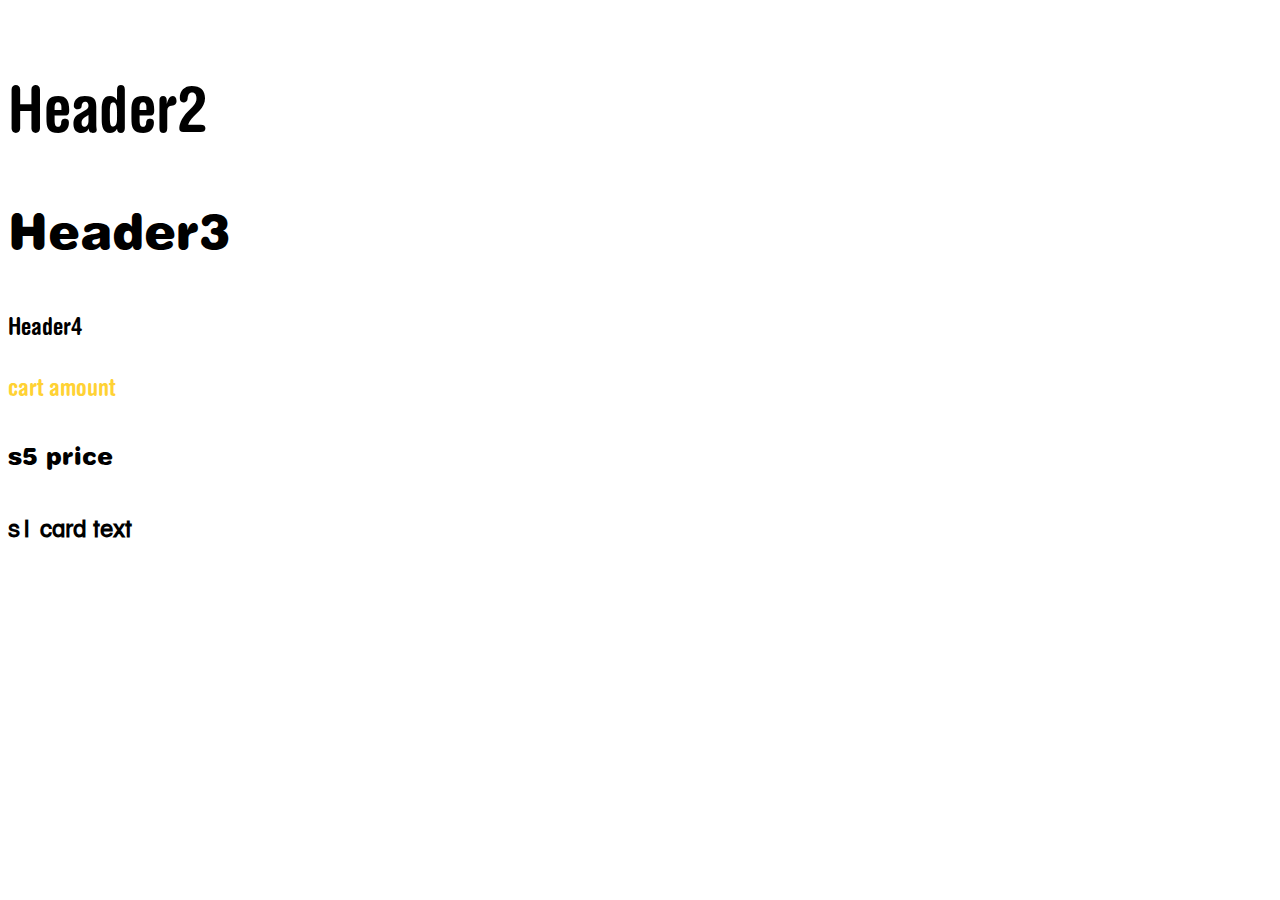
==== csstest.html @ 9df84721 "added the font folder, csstest.html and stylesheet work" ====
<!DOCTYPE html>
<html lang="en">
	<head>
		<meta charset="UTF-8" />
		<meta http-equiv="X-UA-Compatible" content="IE=edge" />
		<meta name="viewport" content="width=device-width, initial-scale=1.0" />
		<link rel="stylesheet" href="stylesheet.css" />
		<title>CSS testing</title>
	</head>
	<body>
		<img id="chessboardFrame" src="" />
		<div>
			<header></header>
			<main>
				<section>
					<h2>Header2</h2>
					<h3>Header3</h3>
					<h4>Header4</h4>
					<h4 class="--text-colored">cart amount</h4>
					<h5>s5 price</h5>
					<h5 class="card-text">s1 card text</h5>
				</section>
				<section></section>
				<section></section>
				<section></section>
				<section></section>
				<section></section>
				<section></section>
			</main>
			<footer></footer>
		</div>
	</body>
</html>
---- stylesheet.css ----
/* ==================================
 * FONTS
 * ================================== */
 @font-face {
    font-family: "Helvetica Rounded LT Std Blk"; /*font name*/
    src: url("fonts/HelveticaRoundedLTStd-Black.otf"); /*URL to font*/
}
@font-face {
    font-family: "Helvetica Rounded LT Std BdCn"; /*font name*/
    src: url("fonts/HelveticaRoundedLTStd-BdCn.otf"); /*URL to font*/
}
@font-face {
    font-family: "Helvetica Rounded LT Roman"; /*font name*/
    src: url("fonts/Helvetica\ Textbook\ LT\ Roman.ttf"); /*URL to font*/
}
/* ==================================
 * VARIABLES
 * ================================== */
:root{
    /* font-families */
    --font-family-black: "Helvetica Rounded LT Std Blk";
    --font-family-condensed: "Helvetica Rounded LT Std BdCn";
    --font-family-roman: "Helvetica Rounded LT Roman";
    /* font-szes */
    --font-size-xlarge: clamp(32px,5vw,64px);
    --font-size-large: clamp(32px,3.75vw,64px);
    --font-size-standard: clamp(20px,5vw,24px);
    --font-size-small: clamp(16px,5vw,24px);
    /* colors */
    --color-text: #000;
    --color-bg: #FFD234;
}
/* ==================================
 * HEADERS
 * ================================== */

/* s2 heading and text
 * s3 navigation items
 * s4 header
 * s5 header */
h2{
    font-family: var(--font-family-condensed);
    font-size: var(--font-size-xlarge);
    color: var(--color-text);
}
/* s3 card text
 * s4 artist names */
h3{
    font-family: var(--font-family-black);
    font-size: var(--font-size-large);
    color: var(--color-text);
}
/* s1 card date
 * s3 card date
 * s5 title
 * footer */
h4{
    font-family: var(--font-family-condensed);
    font-size: var(--font-size-small);
    color: var(--color-text);
}
/* nav-bar cart amount of items, used with h4 
*/
.--text-colored{
    color: var(--color-bg);
}
/* s1 card heading
 * s5 price */
h5{
    font-family: var(--font-family-black);
    font-size: var(--font-size-small);
    color: var(--color-text);
}
/* s1 card text */
.card-text{
    font-family: var(--font-family-roman);
    font-size: var(--font-size-standard);
    color: var(--color-text);
}
/* ==================================
 * CLASSES
 * ================================== */
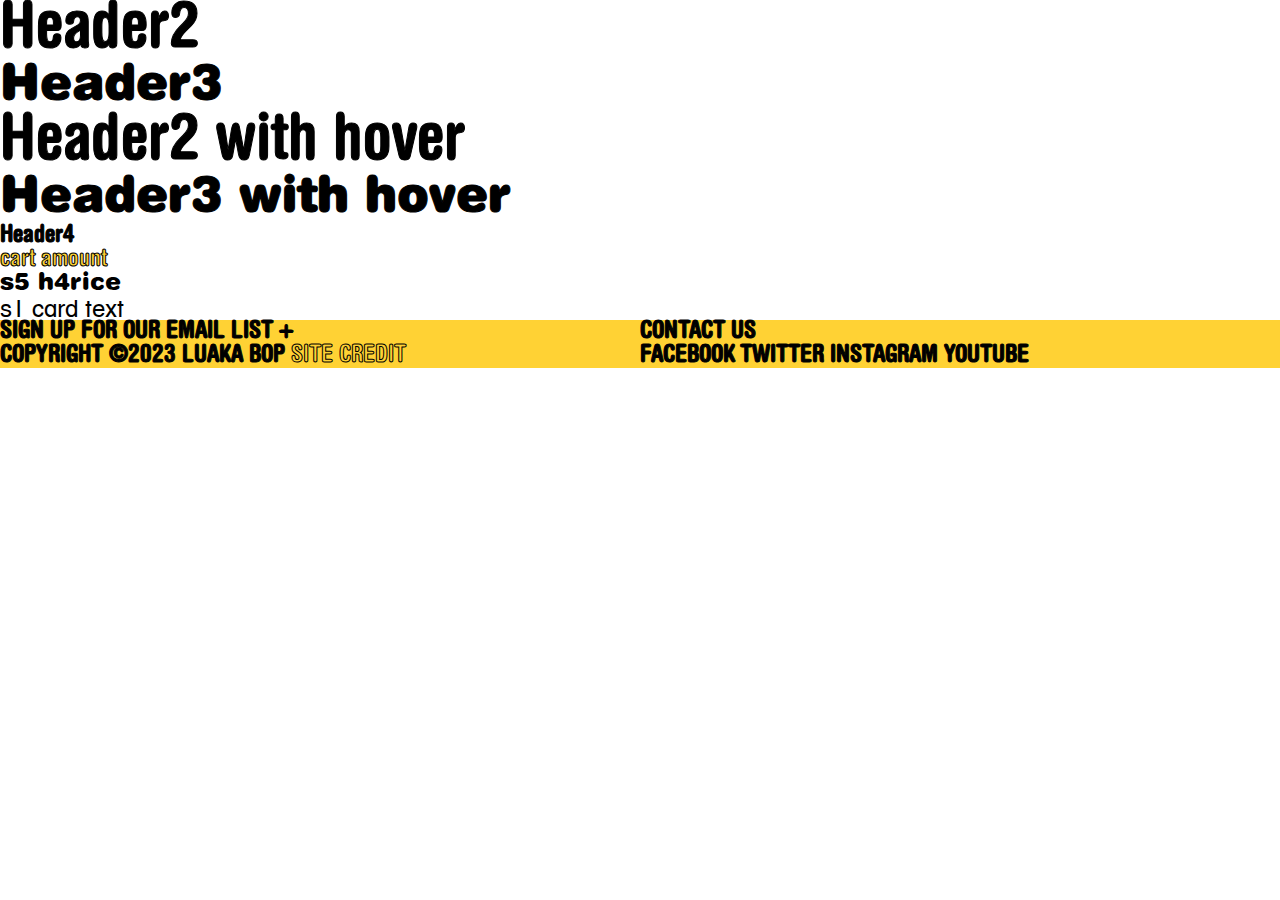
==== commit 66bc9feb: "made some footer structure in csstest.html and css for text hover and footer flexbox in mora.css, al" ====
--- a/csstest.html
+++ b/csstest.html
@@ -1,10 +1,11 @@
-<!DOCTYPE html>
+<!DOCTYh4E html>
 <html lang="en">
 	<head>
 		<meta charset="UTF-8" />
-		<meta http-equiv="X-UA-Compatible" content="IE=edge" />
-		<meta name="viewport" content="width=device-width, initial-scale=1.0" />
-		<link rel="stylesheet" href="stylesheet.css" />
+		<meta htth4-equiv="X-UA-Comh4atible" content="IE=edge" />
+		<meta name="viewh4ort" content="width=device-width, initial-scale=1.0" />
+		<link rel="stylesheet" href="reset.css" />
+		<link rel="stylesheet" href="mora.css" />
 		<title>CSS testing</title>
 	</head>
 	<body>
@@ -15,9 +16,11 @@
 				<section>
 					<h2>Header2</h2>
 					<h3>Header3</h3>
+					<h2 class="--hover-outline">Header2 with hover</h2>
+					<h3 class="--hover-outline">Header3 with hover</h3>
 					<h4>Header4</h4>
 					<h4 class="--text-colored">cart amount</h4>
-					<h5>s5 price</h5>
+					<h5>s5 h4rice</h5>
 					<h5 class="card-text">s1 card text</h5>
 				</section>
 				<section></section>
@@ -27,7 +30,26 @@
 				<section></section>
 				<section></section>
 			</main>
-			<footer></footer>
+			<footer>
+				<div class="footer-div">
+					<h4 class="--hover-outline">
+						<a href="#">SIGN UP FOR OUR EMAIL LIST +</a>
+					</h4>
+					<h4>
+						COPYRIGHT ©2023 LUAKA BOP
+						<a class="--outline" href="#">SITE CREDIT</a>
+					</h4>
+				</div>
+				<div class="footer-div">
+					<h4 class="--hover-outline">CONTACT US</h4>
+					<h4>
+						<a href="#" class="--hover-outline">FACEBOOK</a>
+						<a href="#" class="--hover-outline">TWITTER</a>
+						<a href="#" class="--hover-outline">INSTAGRAM</a>
+						<a href="#" class="--hover-outline">YOUTUBE</a>
+					</h4>
+				</div>
+			</footer>
 		</div>
 	</body>
 </html>
--- a/mora.css
+++ b/mora.css
@@ -0,0 +1,114 @@
+/* ==================================
+ * FONTS
+ * ================================== */
+ @font-face {
+    font-family: "Helvetica Rounded LT Std Blk"; /*font name*/
+    src: url("fonts/HelveticaRoundedLTStd-Black.otf"); /*URL to font*/
+}
+@font-face {
+    font-family: "Helvetica Rounded LT Std BdCn"; /*font name*/
+    src: url("fonts/HelveticaRoundedLTStd-BdCn.otf"); /*URL to font*/
+}
+@font-face {
+    font-family: "Helvetica Rounded LT Roman"; /*font name*/
+    src: url("fonts/Helvetica\ Textbook\ LT\ Roman.ttf"); /*URL to font*/
+}
+/* ==================================
+ * VARIABLES
+ * ================================== */
+:root{
+    /* font-families */
+    --font-family-black: "Helvetica Rounded LT Std Blk";
+    --font-family-condensed: "Helvetica Rounded LT Std BdCn";
+    --font-family-roman: "Helvetica Rounded LT Roman";
+    /* font-szes */
+    --font-size-xlarge: clamp(32px,5vw,64px);
+    --font-size-large: clamp(32px,3.75vw,64px);
+    --font-size-standard: clamp(20px,5vw,24px);
+    --font-size-small: clamp(16px,5vw,24px);
+    /* colors */
+    --color-text: #000;
+    --color-bg: #FFD234;
+}
+/* ==================================
+ * FONT DEFINING SELECTORS
+ * ================================== */
+
+/* s2 heading and text
+ * s3 navigation items
+ * s4 header
+ * s5 header */
+h2{
+    font-family: var(--font-family-condensed);
+    font-size: var(--font-size-xlarge);
+    color: var(--color-text);
+    -webkit-text-stroke: 1px var(--color-text);
+    transition: color .5s ease-in-out,-webkit-text-stroke .5s ease-in-out;
+}
+/* s3 card text
+ * s4 artist names */
+h3{
+    font-family: var(--font-family-black);
+    font-size: var(--font-size-large);
+    color: var(--color-text);
+    -webkit-text-stroke: 1px var(--color-text);
+    transition: color .5s ease-in-out,-webkit-text-stroke .5s ease-in-out;
+}
+/* s1 card date
+ * s3 card date
+ * s5 title
+ * footer */
+h4{
+    font-family: var(--font-family-condensed);
+    font-size: var(--font-size-small);
+    color: var(--color-text);
+    -webkit-text-stroke: 1px var(--color-text);
+    transition: color .5s ease-in-out,-webkit-text-stroke .5s ease-in-out;
+}
+/* s1 card heading
+ * s5 price */
+h5{
+    font-family: var(--font-family-black);
+    font-size: var(--font-size-small);
+    color: var(--color-text);
+}
+/* s1 card text */
+.card-text{
+    font-family: var(--font-family-roman);
+    font-size: var(--font-size-standard);
+    color: var(--color-text);
+}
+/* ==================================
+ * text modifier classes
+ * ================================== */
+/* nav-bar cart amount of items, used with h4 */
+.--text-colored{
+    color: var(--color-bg);
+}
+/* this one is used everywhere where we want the text to turn to just outline on hover */
+.--hover-outline:hover{
+    color:transparent;
+    transition: color .5s ease-in-out,-webkit-text-stroke .5s ease-in-out;
+}
+/* this one is for text that is by default just the outline*/
+.--outline{
+    color:transparent;
+    -webkit-text-stroke: 1px var(--color-text);
+    transition: color .5s ease-in-out,-webkit-text-stroke .5s ease-in-out;
+}
+/* this is to make that text black again on hover*/
+.--outline:hover{
+    color:var(--color-text);
+    transition: color .5s ease-in-out,-webkit-text-stroke .5s ease-in-out;
+}
+/* ==================================
+ * SECTIONS
+ * ================================== */
+/* footer */
+footer{
+    background-color: var(--color-bg);
+    display:flex;
+}
+.footer-div{
+    width: 50%;
+}
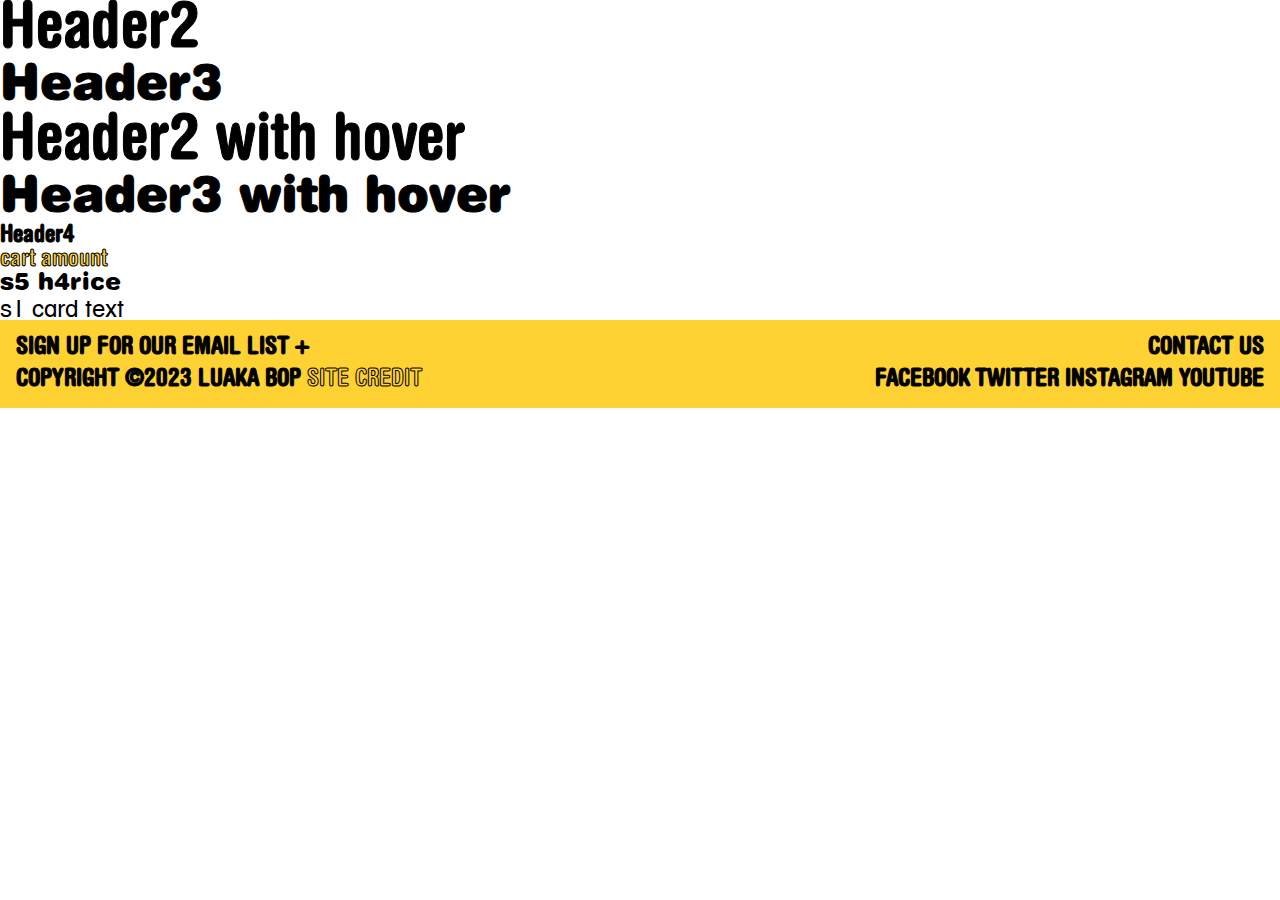
==== commit e0d6b817: "finished footer, added images for section 5" ====
--- a/csstest.html
+++ b/csstest.html
@@ -40,9 +40,9 @@
 						<a class="--outline" href="#">SITE CREDIT</a>
 					</h4>
 				</div>
-				<div class="footer-div">
+				<div class="footer-div --flex-align-right">
 					<h4 class="--hover-outline">CONTACT US</h4>
-					<h4>
+					<h4 class="--align-text-right">
 						<a href="#" class="--hover-outline">FACEBOOK</a>
 						<a href="#" class="--hover-outline">TWITTER</a>
 						<a href="#" class="--hover-outline">INSTAGRAM</a>
--- a/mora.css
+++ b/mora.css
@@ -79,7 +79,7 @@
     color: var(--color-text);
 }
 /* ==================================
- * text modifier classes
+ * font modifier classes
  * ================================== */
 /* nav-bar cart amount of items, used with h4 */
 .--text-colored{
@@ -102,13 +102,35 @@
     transition: color .5s ease-in-out,-webkit-text-stroke .5s ease-in-out;
 }
 /* ==================================
+ * makes all text black background with yellow letters on selection
+ * ================================== */
+::-moz-selection { /* Code for Firefox */
+    color: var(--color-bg);
+    background-color: var(--color-text);
+  } 
+::selection {
+    color: var(--color-bg);
+    background-color: var(--color-text);
+  }
+/* ==================================
  * SECTIONS
  * ================================== */
 /* footer */
 footer{
     background-color: var(--color-bg);
     display:flex;
+    justify-content: space-between;
+    gap: 16px;
+    padding: 16px;
 }
 .footer-div{
-    width: 50%;
+    display: flex;
+    flex-direction:column;
+    gap: 8px;
 }
+.--flex-align-right{
+    align-items: end;
+}
+.--align-text-right{
+    text-align: right;
+}
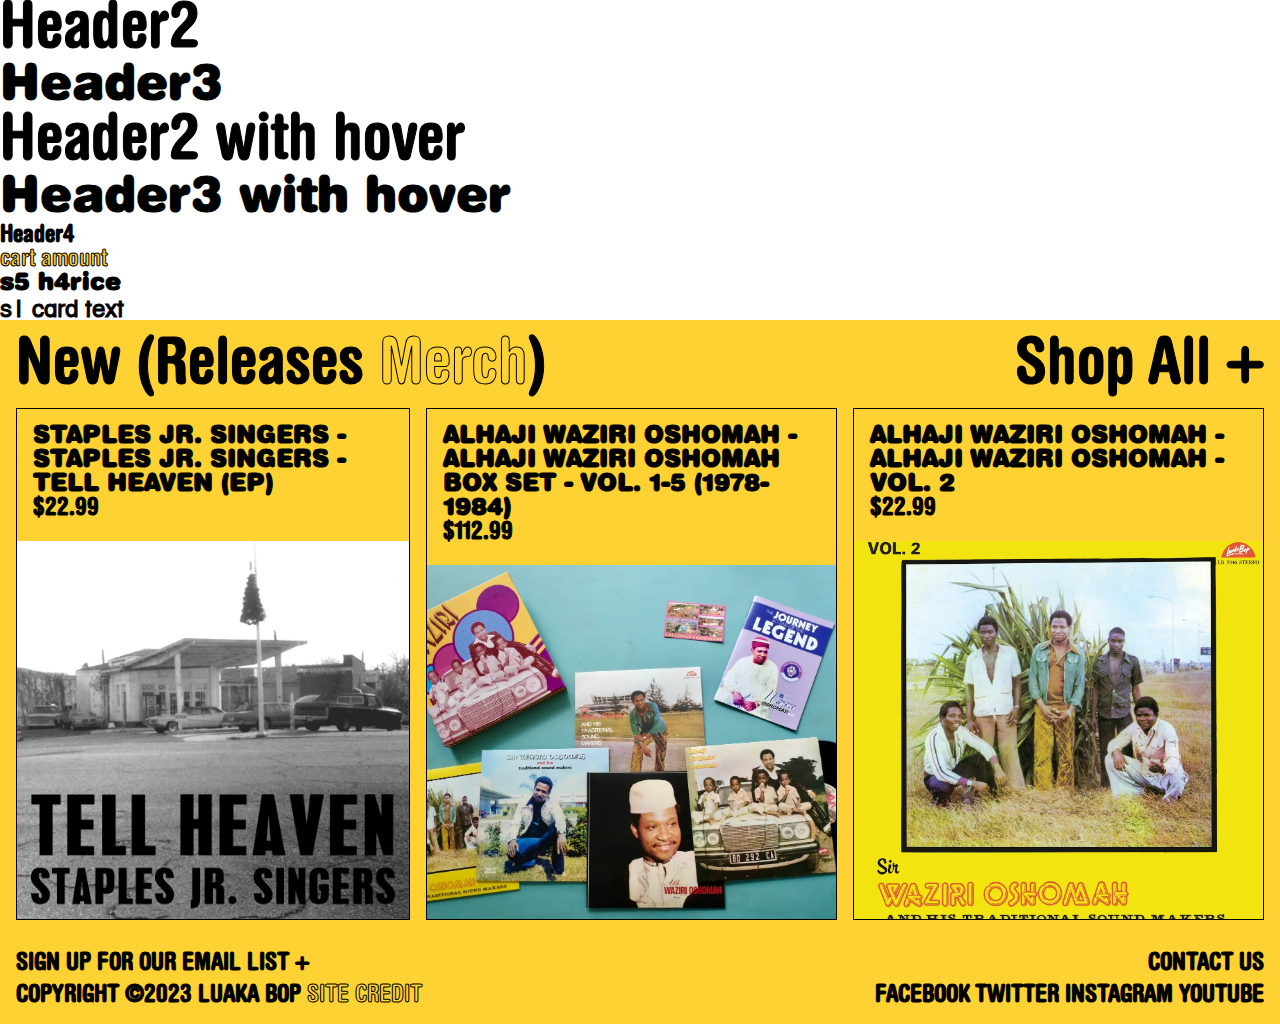
==== commit afd58eea: "finished section 5 in mora.css and csstest.html" ====
--- a/csstest.html
+++ b/csstest.html
@@ -28,7 +28,43 @@
 				<section></section>
 				<section></section>
 				<section></section>
-				<section></section>
+				<section class="s5">
+					<header class="s5__header">
+						<h2>
+							New (<a href="#">Releases</a>
+							<a class="--outline" href="#">Merch</a>)
+						</h2>
+						<h2><a class="--hover-outline" href="#">Shop All +</a></h2>
+					</header>
+					<main class="s5__cards-container">
+						<a href="#" class="s5__card">
+							<div class="s5__card-header">
+								<h5>
+									Staples Jr. Singers - Staples Jr. Singers -Tell Heaven (EP)
+								</h5>
+								<h4>$22.99</h4>
+							</div>
+							<div class="s5__card-image --s5__img1"></div>
+						</a>
+						<a href="#" class="s5__card">
+							<div class="s5__card-header">
+								<h5>
+									Alhaji Waziri Oshomah - Alhaji Waziri Oshomah Box Set - Vol.
+									1-5 (1978-1984)
+								</h5>
+								<h4>$112.99</h4>
+							</div>
+							<div class="s5__card-image --s5__img2"></div>
+						</a>
+						<a href="#" class="s5__card">
+							<div class="s5__card-header">
+								<h5>Alhaji Waziri Oshomah - Alhaji Waziri Oshomah - Vol. 2</h5>
+								<h4>$22.99</h4>
+							</div>
+							<div class="s5__card-image --s5__img3"></div>
+						</a>
+					</main>
+				</section>
 			</main>
 			<footer>
 				<div class="footer-div">
--- a/mora.css
+++ b/mora.css
@@ -34,10 +34,11 @@
  * FONT DEFINING SELECTORS
  * ================================== */
 
-/* s2 heading and text
+/* header navbar items
+ * s2 heading and text
  * s3 navigation items
- * s4 header
- * s5 header */
+ * s4 heading
+ * s5 heading */
 h2{
     font-family: var(--font-family-condensed);
     font-size: var(--font-size-xlarge);
@@ -56,7 +57,7 @@
 }
 /* s1 card date
  * s3 card date
- * s5 title
+ * s5 price 
  * footer */
 h4{
     font-family: var(--font-family-condensed);
@@ -66,11 +67,12 @@
     transition: color .5s ease-in-out,-webkit-text-stroke .5s ease-in-out;
 }
 /* s1 card heading
- * s5 price */
+ * s5 title */
 h5{
     font-family: var(--font-family-black);
     font-size: var(--font-size-small);
     color: var(--color-text);
+    -webkit-text-stroke: 1px var(--color-text);
 }
 /* s1 card text */
 .card-text{
@@ -115,7 +117,61 @@
 /* ==================================
  * SECTIONS
  * ================================== */
-/* footer */
+/* ==================================
+ * section 5
+ * ================================== */
+.s5{
+    padding: 16px;
+    background-color: var(--color-bg);
+}
+.s5__header{
+    display:flex;
+    justify-content: space-between;
+    gap: 16px;
+}
+.s5__cards-container{
+    margin-top: 8px;
+    display:flex;
+    flex-direction: row;
+    gap: 16px;    
+}
+.s5__card{
+    border: solid 1px var(--color-text);
+    height: 40vw;
+    display:flex;
+    flex-direction: column;
+    justify-content: space-between;
+    gap: 4px;
+    flex: 1 1 min-content;
+    transition: background-color .5s ease-in-out,-webkit-text-stroke .5s ease-in-out;
+}
+.s5__card:hover{
+    background-color: #FFF;
+    transition: background-color .5s ease-in-out,-webkit-text-stroke .5s ease-in-out;
+}
+.s5__card-header{
+    padding: 16px;
+    text-transform: uppercase;
+}
+.s5__card-image{
+    background-position: center;
+    background-size: cover;
+    flex-grow: 1;
+}
+/* modifier classes for individual background images for the cards */
+.--s5__img1{
+    background-image: url(images/s5_img2.webp);
+}
+.--s5__img2{
+    background-image: url(images/s5_img3.webp);
+}
+.--s5__img3{
+    background-image: url(images/s5_img1.webp);
+}
+
+/* ==================================
+ * footer
+ * ================================== */
 footer{
     background-color: var(--color-bg);
     display:flex;
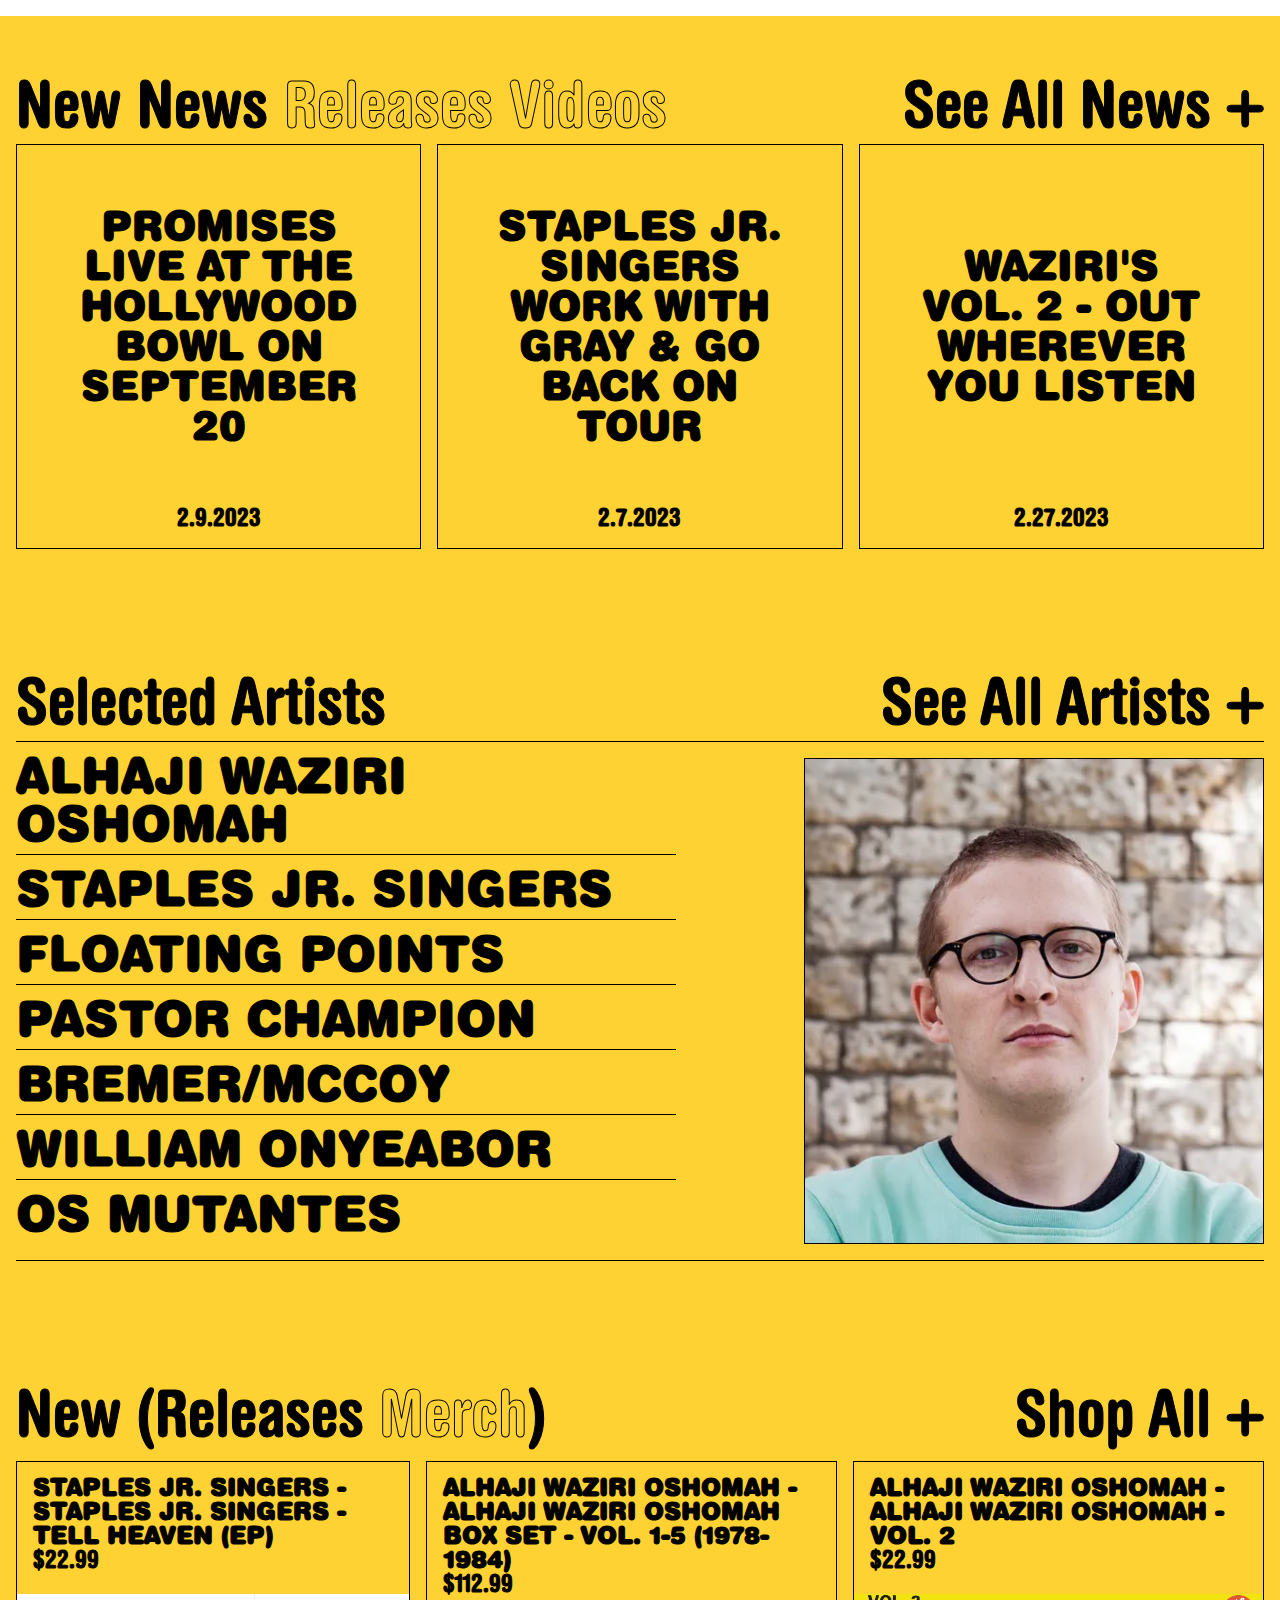
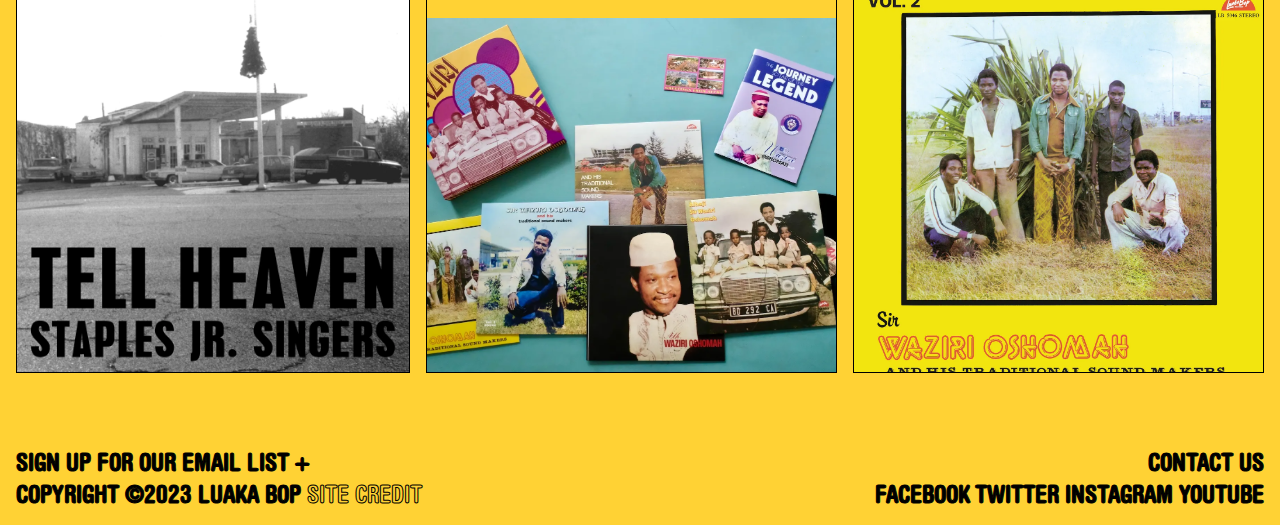
==== commit d0965cbd: "added section 4 images, finished section 3 and 4" ====
--- a/csstest.html
+++ b/csstest.html
@@ -1,4 +1,4 @@
-<!DOCTYh4E html>
+<!DOCTYPE html>
 <html lang="en">
 	<head>
 		<meta charset="UTF-8" />
@@ -13,23 +13,75 @@
 		<div>
 			<header></header>
 			<main>
-				<section>
-					<h2>Header2</h2>
-					<h3>Header3</h3>
-					<h2 class="--hover-outline">Header2 with hover</h2>
-					<h3 class="--hover-outline">Header3 with hover</h3>
-					<h4>Header4</h4>
-					<h4 class="--text-colored">cart amount</h4>
-					<h5>s5 h4rice</h5>
-					<h5 class="card-text">s1 card text</h5>
-				</section>
 				<section></section>
 				<section></section>
 				<section></section>
-				<section></section>
-				<section></section>
-				<section class="s5">
-					<header class="s5__header">
+				<!-------------------- SECTION 3  ----------------------->
+				<section class="section">
+					<header class="section__header">
+						<div class="s3__navbar">
+							<h2>New</h2>
+							<h2><a href="#">News</a></h2>
+							<h2 class="--outline"><a href="#">Releases</a></h2>
+							<h2 class="--outline"><a href="#">Videos</a></h2>
+						</div>
+						<h2 class="--hover-outline"><a href="#">See All News +</a></h2>
+					</header>
+					<main class="s3__cards-container">
+						<div class="s3__card">
+							<h3 class="s3__card-title">
+								Promises Live at the Hollywood Bowl on September 20
+							</h3>
+							<h4>2.9.2023</h4>
+						</div>
+						<div class="s3__card">
+							<h3 class="s3__card-title">
+								Staples Jr. Singers Work with GRAY & Go Back on Tour
+							</h3>
+							<h4>2.7.2023</h4>
+						</div>
+						<div class="s3__card">
+							<h3 class="s3__card-title">
+								Waziri's Vol. 2 - Out Wherever You Listen
+							</h3>
+							<h4>2.27.2023</h4>
+						</div>
+					</main>
+				</section>
+				<!-------------------- SECTION 4  ----------------------->
+				<section class="section">
+					<header class="section__header">
+						<h2>Selected Artists</h2>
+						<h2 class="--hover-outline"><a href="#">See All Artists +</a></h2>
+					</header>
+					<main class="s4__artists">
+						<div class="s4__artist-names">
+							<h3 class="--hover-outline --s4__artist-name">
+								<a href="#">ALHAJI WAZIRI OSHOMAH</a>
+							</h3>
+							<h3 class="--hover-outline --s4__artist-name">
+								<a href="#">STAPLES JR. SINGERS</a>
+							</h3>
+							<h3 class="--hover-outline --s4__artist-name">
+								<a href="#">FLOATING POINTS</a>
+							</h3>
+							<h3 class="--hover-outline --s4__artist-name">
+								<a href="#">PASTOR CHAMPION</a>
+							</h3>
+							<h3 class="--hover-outline --s4__artist-name">
+								<a href="#">BREMER/MCCOY</a>
+							</h3>
+							<h3 class="--hover-outline --s4__artist-name">
+								<a href="#">WILLIAM ONYEABOR</a>
+							</h3>
+							<h3 class="--hover-outline"><a href="#">OS MUTANTES</a></h3>
+						</div>
+						<div class="s4__artist-images"></div>
+					</main>
+				</section>
+				<!-------------------- SECTION 5  ----------------------->
+				<section class="section">
+					<header class="section__header">
 						<h2>
 							New (<a href="#">Releases</a>
 							<a class="--outline" href="#">Merch</a>)
@@ -66,6 +118,7 @@
 					</main>
 				</section>
 			</main>
+			<!-------------------- FOOTER  ----------------------->
 			<footer>
 				<div class="footer-div">
 					<h4 class="--hover-outline">
--- a/mora.css
+++ b/mora.css
@@ -83,18 +83,16 @@
 /* ==================================
  * font modifier classes
  * ================================== */
-/* nav-bar cart amount of items, used with h4 */
-.--text-colored{
-    color: var(--color-bg);
-}
 /* this one is used everywhere where we want the text to turn to just outline on hover */
 .--hover-outline:hover{
-    color:transparent;
-    transition: color .5s ease-in-out,-webkit-text-stroke .5s ease-in-out;
-}
-/* this one is for text that is by default just the outline*/
+    color: var(--color-bg);
+    transition: color .5s ease-in-out,-webkit-text-stroke .5s ease-in-out;
+}
+/* this one is for text that is by default just yellow with outline
+ * for home, amount in the cart
+ */
 .--outline{
-    color:transparent;
+    color: var(--color-bg);
     -webkit-text-stroke: 1px var(--color-text);
     transition: color .5s ease-in-out,-webkit-text-stroke .5s ease-in-out;
 }
@@ -118,13 +116,76 @@
  * SECTIONS
  * ================================== */
 /* ==================================
+ * section 3
+ * ================================== */
+ .s3__navbar{
+    display: flex;
+    flex-direction: row;
+    gap: 16px;
+ }
+ .s3__cards-container{
+    display: flex;
+    flex-direction: row;
+    gap: 16px;
+ }
+ .s3__card{
+    border: solid 1px var(--color-text);
+    display: flex;
+    flex-direction: column;
+    gap: 8px;
+    align-items: center;
+    padding: 16px;
+    flex:1;
+    aspect-ratio: 1/1;
+    transition: color .5s ease-in-out,-webkit-text-stroke .5s ease-in-out;
+ }
+ .s3__card-title{
+    font-size: 40px;
+    margin: auto;
+    width:80%;
+    text-align: center;
+    text-transform: uppercase;
+ }
+ .s3__card:hover *{
+    color:#FFF;
+    transition: color .5s ease-in-out,-webkit-text-stroke .5s ease-in-out;
+    -webkit-text-stroke: 1px #FFF;
+ }
+/* ==================================
+ * section 4
+ * ================================== */
+ .s4__artists{
+    display: flex;
+    flex-direction: row;
+    border-top: solid 1px var(--color-text);
+    border-bottom: solid 1px var(--color-text);
+    padding: 16px 0;
+    gap: 128px;
+ }
+ .s4__artist-names{
+    flex-grow:1;
+ }
+ .s4__artist-images{
+    background-image: url(images/section4/s4_img_1.webp);
+    background-size:cover;
+    background-position: center;
+    width:37vw;
+    min-width: 50vh;
+    min-height:37vw;
+    border: solid 1px var(--color-text);
+ }
+.--s4__artist-name{
+    margin-bottom: 16px;
+    border-bottom: solid 1px var(--color-text);
+}
+/* ==================================
  * section 5
  * ================================== */
-.s5{
-    padding: 16px;
+.section{
+    padding: 64px 16px;
     background-color: var(--color-bg);
 }
-.s5__header{
+.section__header{
     display:flex;
     justify-content: space-between;
     gap: 16px;
